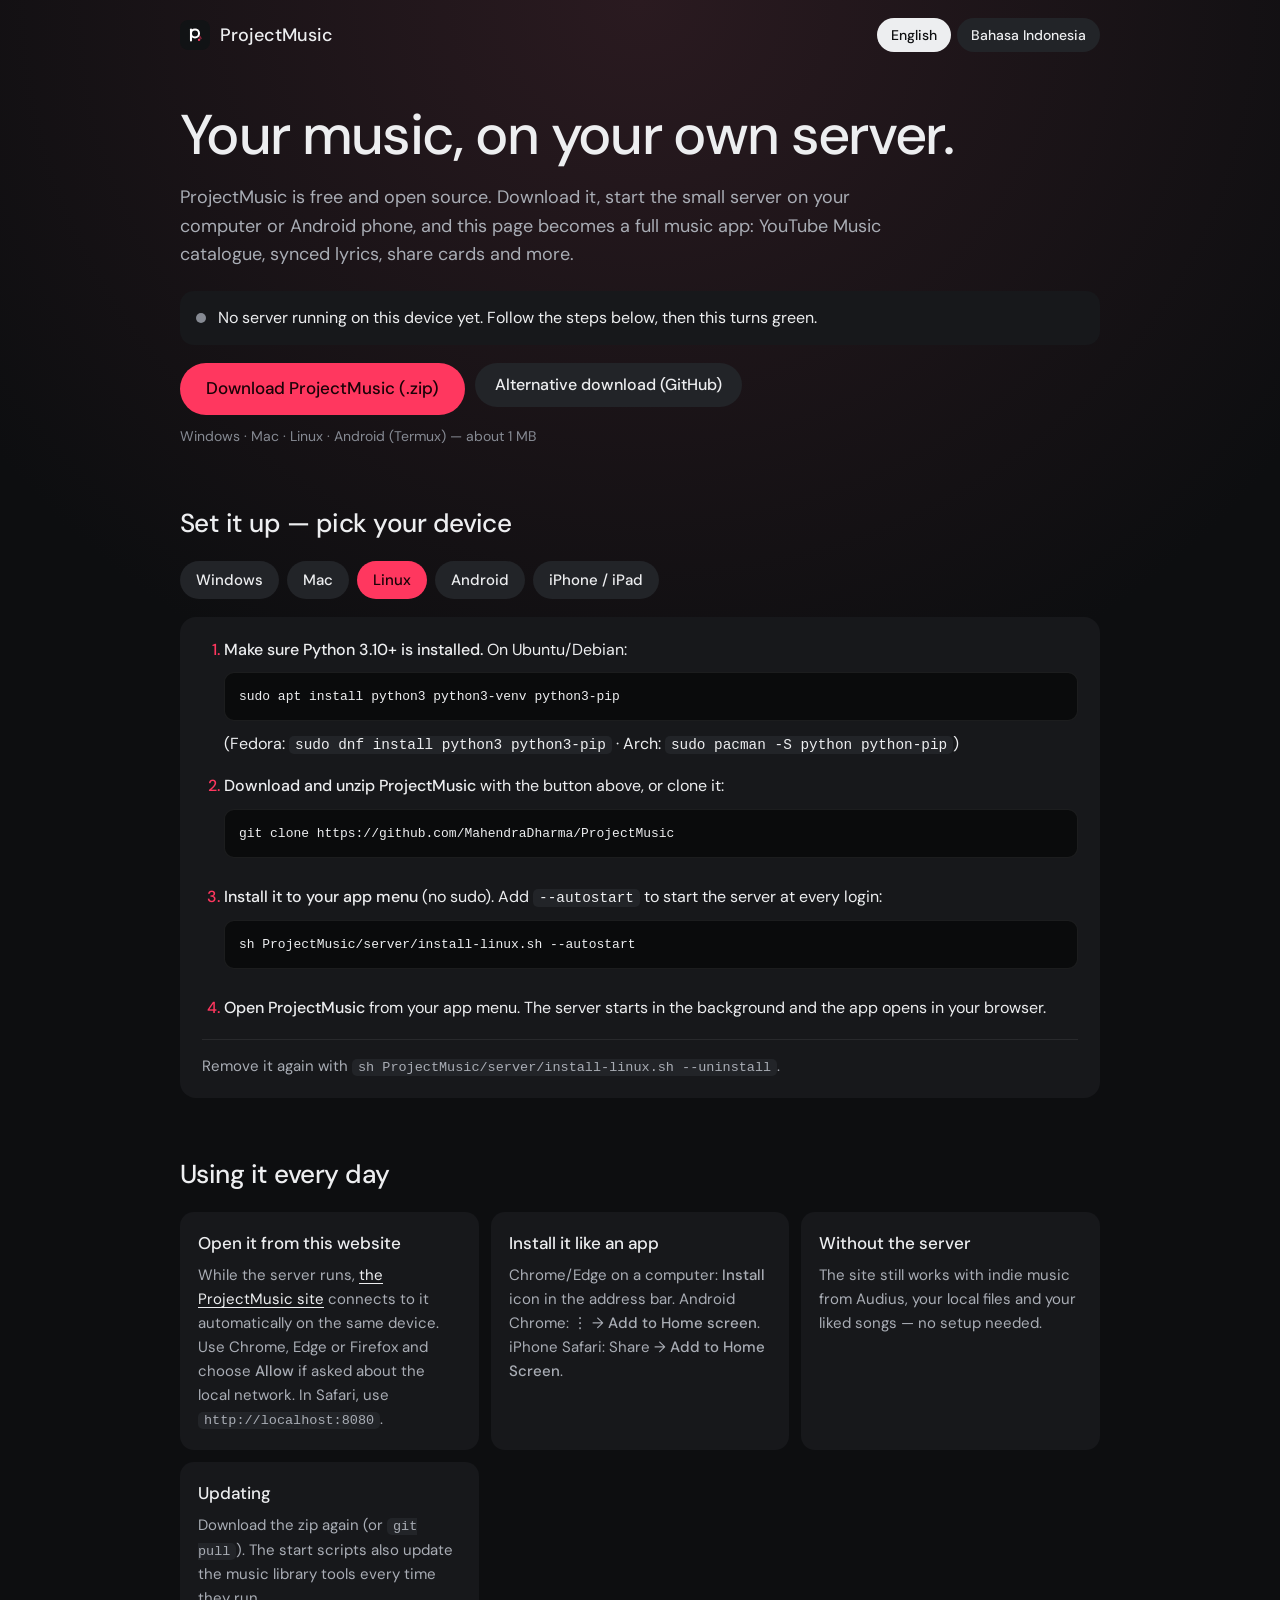
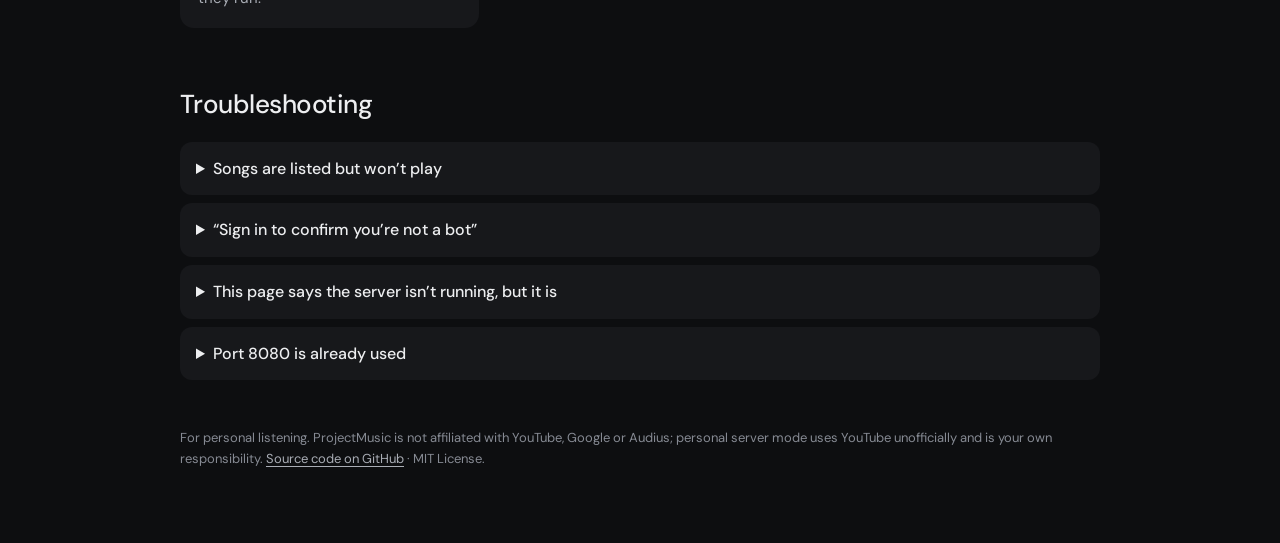
==== public/get/index.html @ 055ec147 "Halaman unduh & panduan di GitHub Pages, paket ZIP otomatis - public/get/: halaman "Get ProjectMusic" ====
<!doctype html>
<html lang="en">
<head>
  <meta charset="utf-8">
  <meta name="viewport" content="width=device-width, initial-scale=1, viewport-fit=cover">
  <meta name="theme-color" content="#0D0E10">
  <meta name="referrer" content="no-referrer">
  <meta name="description" content="Download ProjectMusic and set up your personal server for YouTube Music, lyrics and share cards.">
  <title>Get ProjectMusic</title>
  <link rel="icon" href="../icons/icon.svg" type="image/svg+xml">
  <link rel="apple-touch-icon" href="../icons/apple-touch-icon.png">
  <link rel="stylesheet" href="get.css">
</head>
<body>
  <header class="top">
    <a class="brand" href="../"><img src="../icons/icon.svg" alt="" width="30" height="30"> ProjectMusic</a>
    <div class="lang" role="group" aria-label="Language">
      <button data-lang="en" aria-pressed="true">English</button>
      <button data-lang="id" aria-pressed="false">Bahasa Indonesia</button>
    </div>
  </header>

  <!-- ===================================================== ENGLISH -->
  <main lang="en" data-lang-block="en">
    <section class="hero">
      <h1>Your music, on your own server.</h1>
      <p class="lead">ProjectMusic is free and open source. Download it, start the small server on your computer or Android phone, and this page becomes a full music app: YouTube Music catalogue, synced lyrics, share cards and more.</p>
      <div class="status" data-status>
        <span class="dot"></span>
        <span class="status-text" data-status-text>Checking for your server…</span>
        <a class="btn primary" data-open hidden href="../">Open ProjectMusic</a>
      </div>
      <div class="cta">
        <a class="btn primary big" data-download href="../download/ProjectMusic.zip" download>Download ProjectMusic (.zip)</a>
        <a class="btn" href="https://github.com/MahendraDharma/ProjectMusic/archive/refs/heads/main.zip">Alternative download (GitHub)</a>
      </div>
      <p class="meta" data-meta>Windows · Mac · Linux · Android (Termux) — about 1 MB</p>
    </section>

    <section>
      <h2>Set it up — pick your device</h2>
      <div class="tabs" role="tablist">
        <button role="tab" data-os="windows">Windows</button>
        <button role="tab" data-os="mac">Mac</button>
        <button role="tab" data-os="linux">Linux</button>
        <button role="tab" data-os="android">Android</button>
        <button role="tab" data-os="iphone">iPhone / iPad</button>
      </div>

      <div class="os" data-os-panel="windows">
        <ol class="steps">
          <li><b>Install Python.</b> Get it from <a href="https://www.python.org/downloads/" target="_blank" rel="noopener">python.org/downloads</a>. In the installer, tick <b>“Add python.exe to PATH”</b>, then click Install Now.</li>
          <li><b>Download and unzip ProjectMusic</b> with the button above. Right-click the zip → <b>Extract All</b>.</li>
          <li><b>Start the server.</b> Open the <code>ProjectMusic\server</code> folder and double-click <code>start.bat</code>. The first start takes about a minute. Keep that window open.</li>
          <li><b>Open the app.</b> Come back to this page (it turns green) and press <b>Open ProjectMusic</b>, or go to <code>http://localhost:8080</code>.</li>
        </ol>
        <p class="note">Windows may show “Windows protected your PC” the first time: click <b>More info → Run anyway</b>. The script only sets up Python and starts the server.</p>
      </div>

      <div class="os" data-os-panel="mac">
        <ol class="steps">
          <li><b>Install Python.</b> Get the macOS installer from <a href="https://www.python.org/downloads/" target="_blank" rel="noopener">python.org/downloads</a> and run it. At the end, double-click <b>Install Certificates.command</b> in the Python folder that opens.</li>
          <li><b>Download ProjectMusic</b> with the button above and double-click the zip in Downloads to unpack it.</li>
          <li><b>Start the server.</b> Open <b>Terminal</b> (⌘ Space, type Terminal) and run:
            <pre><code>cd ~/Downloads/ProjectMusic && sh server/start.sh</code></pre>
            The first start takes about a minute. Keep the Terminal window open.</li>
          <li><b>Open the app.</b> Come back to this page and press <b>Open ProjectMusic</b>, or go to <code>http://localhost:8080</code>.</li>
        </ol>
        <p class="note">Next time, only step 3 is needed. Stop the server with <kbd>Control</kbd> + <kbd>C</kbd> in Terminal.</p>
      </div>

      <div class="os" data-os-panel="linux">
        <ol class="steps">
          <li><b>Make sure Python 3.10+ is installed.</b> On Ubuntu/Debian:
            <pre><code>sudo apt install python3 python3-venv python3-pip</code></pre>
            (Fedora: <code>sudo dnf install python3 python3-pip</code> · Arch: <code>sudo pacman -S python python-pip</code>)</li>
          <li><b>Download and unzip ProjectMusic</b> with the button above, or clone it:
            <pre><code>git clone https://github.com/MahendraDharma/ProjectMusic</code></pre></li>
          <li><b>Install it to your app menu</b> (no sudo). Add <code>--autostart</code> to start the server at every login:
            <pre><code>sh ProjectMusic/server/install-linux.sh --autostart</code></pre></li>
          <li><b>Open ProjectMusic</b> from your app menu. The server starts in the background and the app opens in your browser.</li>
        </ol>
        <p class="note">Remove it again with <code>sh ProjectMusic/server/install-linux.sh --uninstall</code>.</p>
      </div>

      <div class="os" data-os-panel="android">
        <ol class="steps">
          <li><b>Install Termux</b> from <a href="https://f-droid.org/packages/com.termux/" target="_blank" rel="noopener">F-Droid</a> (the Play Store version is outdated).</li>
          <li><b>In Termux, run these one at a time:</b>
            <pre><code>pkg install -y python git</code></pre>
            <pre><code>git clone https://github.com/MahendraDharma/ProjectMusic</code></pre>
            <pre><code>sh ProjectMusic/server/start.sh</code></pre></li>
          <li><b>Open the app</b> in Chrome on the same phone: come back to this page and press <b>Open ProjectMusic</b>, or go to <code>http://localhost:8080</code>.</li>
          <li><b>Keep it running with the screen off:</b> pull down the Termux notification → <b>Acquire wakelock</b>.</li>
        </ol>
        <p class="note">An old Android phone on a charger makes a great always-on music server for the whole house.</p>
      </div>

      <div class="os" data-os-panel="iphone">
        <p>iPhone and iPad can’t run the server themselves, but they can use one running on your computer or Android phone.</p>
        <ol class="steps">
          <li><b>Start the server</b> on a computer or Android phone (see the other tabs).</li>
          <li><b>Same Wi-Fi:</b> the server window shows an address like <code>http://192.168.1.5:8080</code>. Open it in Safari.</li>
          <li><b>Away from home:</b> install <a href="https://tailscale.com/download" target="_blank" rel="noopener">Tailscale</a> on both devices and sign in with the same account, then open <code>http://&lt;computer-name&gt;:8080</code>.</li>
          <li><b>Make it an app:</b> Share → <b>Add to Home Screen</b>.</li>
        </ol>
      </div>
    </section>

    <section>
      <h2>Using it every day</h2>
      <div class="grid">
        <div class="card"><h3>Open it from this website</h3><p>While the server runs, <a href="../">the ProjectMusic site</a> connects to it automatically on the same device. Use Chrome, Edge or Firefox and choose <b>Allow</b> if asked about the local network. In Safari, use <code>http://localhost:8080</code>.</p></div>
        <div class="card"><h3>Install it like an app</h3><p>Chrome/Edge on a computer: <b>Install</b> icon in the address bar. Android Chrome: ⋮ → <b>Add to Home screen</b>. iPhone Safari: Share → <b>Add to Home Screen</b>.</p></div>
        <div class="card"><h3>Without the server</h3><p>The site still works with indie music from Audius, your local files and your liked songs — no setup needed.</p></div>
        <div class="card"><h3>Updating</h3><p>Download the zip again (or <code>git pull</code>). The start scripts also update the music library tools every time they run.</p></div>
      </div>
    </section>

    <section>
      <h2>Troubleshooting</h2>
      <details><summary>Songs are listed but won’t play</summary><p>Stop the server and start it again: the start script updates <code>yt-dlp</code>, which usually fixes it. Make sure you’re on home Wi-Fi or mobile data, not a VPN.</p></details>
      <details><summary>“Sign in to confirm you’re not a bot”</summary><p>YouTube blocks servers in data centres and some VPNs. Run the server on a normal home connection.</p></details>
      <details><summary>This page says the server isn’t running, but it is</summary><p>Safari blocks secure sites from talking to <code>localhost</code>: open <code>http://localhost:8080</code> directly, or use Chrome/Edge/Firefox and allow local network access. If you changed the port, set the address in the app under Settings → Server address.</p></details>
      <details><summary>Port 8080 is already used</summary><p>Start with another port: <code>sh server/start.sh --port 9090</code>, then open <code>http://localhost:9090</code>.</p></details>
    </section>

    <p class="fine">For personal listening. ProjectMusic is not affiliated with YouTube, Google or Audius; personal server mode uses YouTube unofficially and is your own responsibility. <a href="https://github.com/MahendraDharma/ProjectMusic" target="_blank" rel="noopener">Source code on GitHub</a> · MIT License.</p>
  </main>

  <!-- ===================================================== BAHASA INDONESIA -->
  <main lang="id" data-lang-block="id" hidden>
    <section class="hero">
      <h1>Musikmu, di server milikmu sendiri.</h1>
      <p class="lead">ProjectMusic gratis dan open source. Unduh, nyalakan server kecilnya di komputer atau HP Android, dan halaman ini langsung jadi aplikasi musik lengkap: katalog YouTube Music, lirik tersinkron, kartu share, dan lainnya.</p>
      <div class="status" data-status>
        <span class="dot"></span>
        <span class="status-text" data-status-text>Mengecek server…</span>
        <a class="btn primary" data-open hidden href="../">Buka ProjectMusic</a>
      </div>
      <div class="cta">
        <a class="btn primary big" data-download href="../download/ProjectMusic.zip" download>Unduh ProjectMusic (.zip)</a>
        <a class="btn" href="https://github.com/MahendraDharma/ProjectMusic/archive/refs/heads/main.zip">Unduhan alternatif (GitHub)</a>
      </div>
      <p class="meta" data-meta>Windows · Mac · Linux · Android (Termux) — sekitar 1 MB</p>
    </section>

    <section>
      <h2>Cara memasang — pilih perangkatmu</h2>
      <div class="tabs" role="tablist">
        <button role="tab" data-os="windows">Windows</button>
        <button role="tab" data-os="mac">Mac</button>
        <button role="tab" data-os="linux">Linux</button>
        <button role="tab" data-os="android">Android</button>
        <button role="tab" data-os="iphone">iPhone / iPad</button>
      </div>

      <div class="os" data-os-panel="windows">
        <ol class="steps">
          <li><b>Pasang Python.</b> Unduh dari <a href="https://www.python.org/downloads/" target="_blank" rel="noopener">python.org/downloads</a>. Saat memasang, <b>centang “Add python.exe to PATH”</b>, lalu klik Install Now.</li>
          <li><b>Unduh dan ekstrak ProjectMusic</b> lewat tombol di atas. Klik kanan file zip → <b>Extract All</b>.</li>
          <li><b>Nyalakan server.</b> Buka folder <code>ProjectMusic\server</code>, lalu klik dua kali <code>start.bat</code>. Pertama kali butuh sekitar 1 menit. Biarkan jendelanya tetap terbuka.</li>
          <li><b>Buka aplikasinya.</b> Kembali ke halaman ini (statusnya jadi hijau), tekan <b>Buka ProjectMusic</b>, atau buka <code>http://localhost:8080</code>.</li>
        </ol>
        <p class="note">Windows mungkin menampilkan “Windows protected your PC”: klik <b>More info → Run anyway</b>. Skrip ini hanya menyiapkan Python dan menyalakan server.</p>
      </div>

      <div class="os" data-os-panel="mac">
        <ol class="steps">
          <li><b>Pasang Python.</b> Unduh installer macOS dari <a href="https://www.python.org/downloads/" target="_blank" rel="noopener">python.org/downloads</a> lalu jalankan. Di akhir, klik dua kali <b>Install Certificates.command</b> di folder Python yang terbuka.</li>
          <li><b>Unduh ProjectMusic</b> lewat tombol di atas, lalu klik dua kali file zip di Downloads untuk mengekstraknya.</li>
          <li><b>Nyalakan server.</b> Buka <b>Terminal</b> (⌘ Spasi, ketik Terminal), lalu jalankan:
            <pre><code>cd ~/Downloads/ProjectMusic && sh server/start.sh</code></pre>
            Pertama kali butuh sekitar 1 menit. Biarkan jendela Terminal tetap terbuka.</li>
          <li><b>Buka aplikasinya.</b> Kembali ke halaman ini dan tekan <b>Buka ProjectMusic</b>, atau buka <code>http://localhost:8080</code>.</li>
        </ol>
        <p class="note">Lain kali cukup langkah 3. Matikan server dengan <kbd>Control</kbd> + <kbd>C</kbd> di Terminal.</p>
      </div>

      <div class="os" data-os-panel="linux">
        <ol class="steps">
          <li><b>Pastikan Python 3.10+ terpasang.</b> Di Ubuntu/Debian:
            <pre><code>sudo apt install python3 python3-venv python3-pip</code></pre>
            (Fedora: <code>sudo dnf install python3 python3-pip</code> · Arch: <code>sudo pacman -S python python-pip</code>)</li>
          <li><b>Unduh dan ekstrak ProjectMusic</b> lewat tombol di atas, atau clone:
            <pre><code>git clone https://github.com/MahendraDharma/ProjectMusic</code></pre></li>
          <li><b>Pasang ke menu aplikasi</b> (tanpa sudo). Tambahkan <code>--autostart</code> agar server menyala setiap login:
            <pre><code>sh ProjectMusic/server/install-linux.sh --autostart</code></pre></li>
          <li><b>Buka ProjectMusic</b> dari menu aplikasi. Server menyala di latar belakang dan aplikasi terbuka di browser.</li>
        </ol>
        <p class="note">Hapus lagi dengan <code>sh ProjectMusic/server/install-linux.sh --uninstall</code>.</p>
      </div>

      <div class="os" data-os-panel="android">
        <ol class="steps">
          <li><b>Pasang Termux</b> dari <a href="https://f-droid.org/packages/com.termux/" target="_blank" rel="noopener">F-Droid</a> (versi Play Store sudah usang).</li>
          <li><b>Di Termux, jalankan satu per satu:</b>
            <pre><code>pkg install -y python git</code></pre>
            <pre><code>git clone https://github.com/MahendraDharma/ProjectMusic</code></pre>
            <pre><code>sh ProjectMusic/server/start.sh</code></pre></li>
          <li><b>Buka aplikasinya</b> di Chrome pada HP yang sama: kembali ke halaman ini dan tekan <b>Buka ProjectMusic</b>, atau buka <code>http://localhost:8080</code>.</li>
          <li><b>Agar tetap jalan saat layar mati:</b> tarik notifikasi Termux → <b>Acquire wakelock</b>.</li>
        </ol>
        <p class="note">HP Android lama yang dicas terus bisa jadi server musik untuk seisi rumah.</p>
      </div>

      <div class="os" data-os-panel="iphone">
        <p>iPhone dan iPad tidak bisa menjalankan server sendiri, tapi bisa memakai server di komputer atau HP Android.</p>
        <ol class="steps">
          <li><b>Nyalakan server</b> di komputer atau HP Android (lihat tab lainnya).</li>
          <li><b>Wi-Fi yang sama:</b> jendela server menampilkan alamat seperti <code>http://192.168.1.5:8080</code>. Buka di Safari.</li>
          <li><b>Di luar rumah:</b> pasang <a href="https://tailscale.com/download" target="_blank" rel="noopener">Tailscale</a> di kedua perangkat dan login dengan akun yang sama, lalu buka <code>http://&lt;nama-komputer&gt;:8080</code>.</li>
          <li><b>Jadikan aplikasi:</b> Share → <b>Add to Home Screen</b>.</li>
        </ol>
      </div>
    </section>

    <section>
      <h2>Pemakaian sehari-hari</h2>
      <div class="grid">
        <div class="card"><h3>Buka dari situs ini</h3><p>Selama server menyala, <a href="../">situs ProjectMusic</a> otomatis tersambung ke server di perangkat yang sama. Pakai Chrome, Edge, atau Firefox, dan pilih <b>Izinkan</b> bila ditanya soal jaringan lokal. Di Safari, buka <code>http://localhost:8080</code>.</p></div>
        <div class="card"><h3>Pasang seperti aplikasi</h3><p>Chrome/Edge di komputer: ikon <b>Install</b> di bilah alamat. Chrome Android: ⋮ → <b>Tambahkan ke layar utama</b>. Safari iPhone: Share → <b>Add to Home Screen</b>.</p></div>
        <div class="card"><h3>Tanpa server</h3><p>Situs ini tetap jalan dengan musik indie dari Audius, file lokal, dan lagu favoritmu — tanpa perlu pemasangan.</p></div>
        <div class="card"><h3>Memperbarui</h3><p>Unduh lagi file zip (atau <code>git pull</code>). Skrip start juga otomatis memperbarui alat pengambil lagu setiap dijalankan.</p></div>
      </div>
    </section>

    <section>
      <h2>Kalau ada masalah</h2>
      <details><summary>Daftar lagu muncul tapi tidak bisa diputar</summary><p>Matikan server lalu nyalakan lagi: skrip start memperbarui <code>yt-dlp</code>, yang biasanya memperbaikinya. Pastikan memakai Wi-Fi rumah atau data seluler, bukan VPN.</p></details>
      <details><summary>Muncul “Sign in to confirm you’re not a bot”</summary><p>YouTube memblokir server di pusat data dan sebagian VPN. Jalankan server di koneksi rumah biasa.</p></details>
      <details><summary>Halaman ini bilang server mati, padahal menyala</summary><p>Safari memblokir situs aman yang menghubungi <code>localhost</code>: buka <code>http://localhost:8080</code> langsung, atau pakai Chrome/Edge/Firefox dan izinkan akses jaringan lokal. Kalau port diganti, atur alamatnya di aplikasi: Settings → Server address.</p></details>
      <details><summary>Port 8080 sudah dipakai</summary><p>Nyalakan dengan port lain: <code>sh server/start.sh --port 9090</code>, lalu buka <code>http://localhost:9090</code>.</p></details>
    </section>

    <p class="fine">Untuk pemakaian pribadi. ProjectMusic tidak berafiliasi dengan YouTube, Google, maupun Audius; mode server pribadi memakai YouTube secara tidak resmi dan menjadi tanggung jawab masing-masing pengguna. <a href="https://github.com/MahendraDharma/ProjectMusic" target="_blank" rel="noopener">Kode sumber di GitHub</a> · Lisensi MIT.</p>
  </main>

  <script src="get.js"></script>
</body>
</html>
---- public/get/get.css ----
/* "Get ProjectMusic" page — same tokens as the app (Project family). */
@font-face { font-family: "DM Sans"; src: url(../fonts/DMSans-400.ttf) format("truetype"); font-weight: 400; font-display: swap; }
@font-face { font-family: "DM Sans"; src: url(../fonts/DMSans-500.ttf) format("truetype"); font-weight: 500 700; font-display: swap; }
:root {
  --bg: #0D0E10; --card: #17181B; --raised: #222428; --line: rgba(237, 238, 240, .08);
  --ink: #EDEEF0; --ink2: #A9ADB5; --ink3: #868A93; --accent: #FF375F; --accent-ink: #1A0207; --ok: #30D158;
}
* { box-sizing: border-box; }
html, body { margin: 0; }
body {
  background: radial-gradient(90% 50% at 50% 0%, #2a1a20 0%, var(--bg) 70%) no-repeat, var(--bg);
  color: var(--ink); font: 400 16px/1.6 "DM Sans", system-ui, -apple-system, "Segoe UI", Roboto, sans-serif;
  -webkit-font-smoothing: antialiased; padding: 0 20px 64px;
}
::selection { background: var(--accent); color: var(--accent-ink); }
a { color: var(--ink); text-underline-offset: 3px; }
a:hover { color: #fff; }
:focus-visible { outline: 2px solid var(--accent); outline-offset: 2px; border-radius: 6px; }
[hidden] { display: none !important; }
button { font: inherit; color: inherit; background: none; border: 0; cursor: pointer; }
code, kbd, pre { font-family: ui-monospace, "SF Mono", Menlo, Consolas, monospace; font-size: .9em; }
code { background: var(--raised); padding: 1px 6px; border-radius: 5px; }
kbd { background: var(--raised); padding: 1px 6px; border-radius: 5px; border-bottom: 2px solid #34363b; }
pre { margin: 10px 0; padding: 12px 14px; border-radius: 10px; background: #0A0B0C; border: 1px solid var(--line); overflow-x: auto; }
pre code { background: none; padding: 0; }

.top { max-width: 920px; margin: 0 auto; display: flex; align-items: center; justify-content: space-between; gap: 12px; padding: 18px 0; flex-wrap: wrap; }
.brand { display: inline-flex; align-items: center; gap: 10px; font-weight: 500; font-size: 18px; text-decoration: none; }
.brand img { border-radius: 8px; }
.lang { display: flex; gap: 6px; }
.lang button { height: 34px; padding: 0 14px; border-radius: 999px; background: var(--raised); font-size: 14px; font-weight: 500; }
.lang button[aria-pressed="true"] { background: var(--ink); color: var(--bg); }

main { max-width: 920px; margin: 0 auto; }
section { margin-top: 56px; }
.hero { margin-top: 36px; }
h1 { font-weight: 500; font-size: clamp(34px, 6vw, 56px); line-height: 1.05; letter-spacing: -0.03em; margin: 0 0 18px; max-width: 14em; }
h2 { font-weight: 500; font-size: 26px; letter-spacing: -0.02em; margin: 0 0 16px; }
h3 { font-weight: 500; font-size: 17px; margin: 0 0 6px; }
.lead { color: var(--ink2); font-size: 18px; max-width: 40em; margin: 0 0 22px; }

.status { display: flex; align-items: center; flex-wrap: wrap; gap: 12px; padding: 14px 16px; border-radius: 14px; background: var(--card); margin-bottom: 18px; }
.status .dot { width: 10px; height: 10px; border-radius: 50%; background: var(--ink3); flex: none; }
.status.on .dot { background: var(--ok); box-shadow: 0 0 0 4px rgba(48, 209, 88, .18); }
.status-text { flex: 1; min-width: 200px; }
.status.on .status-text { color: var(--ink); font-weight: 500; }

.cta { display: flex; flex-wrap: wrap; gap: 10px; }
.btn { display: inline-flex; align-items: center; justify-content: center; height: 44px; padding: 0 20px; border-radius: 999px; background: var(--raised); font-weight: 500; text-decoration: none; }
.btn:hover { background: #2a2c31; color: var(--ink); }
.btn.primary { background: var(--accent); color: var(--accent-ink); }
.btn.primary:hover { filter: brightness(1.06); color: var(--accent-ink); }
.btn.big { height: 52px; padding: 0 26px; font-size: 17px; }
.meta { color: var(--ink3); font-size: 14px; margin: 10px 0 0; }

.tabs { display: flex; gap: 8px; flex-wrap: wrap; margin-bottom: 18px; }
.tabs button { height: 38px; padding: 0 16px; border-radius: 999px; background: var(--raised); font-weight: 500; font-size: 15px; }
.tabs button[aria-selected="true"] { background: var(--accent); color: var(--accent-ink); }
.os { padding: 20px 22px; border-radius: 16px; background: var(--card); }
.steps { margin: 0; padding-left: 22px; display: grid; gap: 16px; }
.steps li::marker { color: var(--accent); font-weight: 700; }
.note { margin: 18px 0 0; padding-top: 14px; border-top: 1px solid var(--line); color: var(--ink2); font-size: 15px; }

.grid { display: grid; grid-template-columns: repeat(auto-fit, minmax(240px, 1fr)); gap: 12px; }
.card { padding: 18px; border-radius: 14px; background: var(--card); }
.card p { margin: 0; color: var(--ink2); font-size: 15px; }

details { border-radius: 12px; background: var(--card); margin-bottom: 8px; }
summary { padding: 14px 16px; font-weight: 500; cursor: pointer; list-style-position: inside; }
details p { margin: 0; padding: 0 16px 16px; color: var(--ink2); font-size: 15px; }
.fine { margin-top: 48px; color: var(--ink3); font-size: 13px; }
.fine a { color: var(--ink2); }
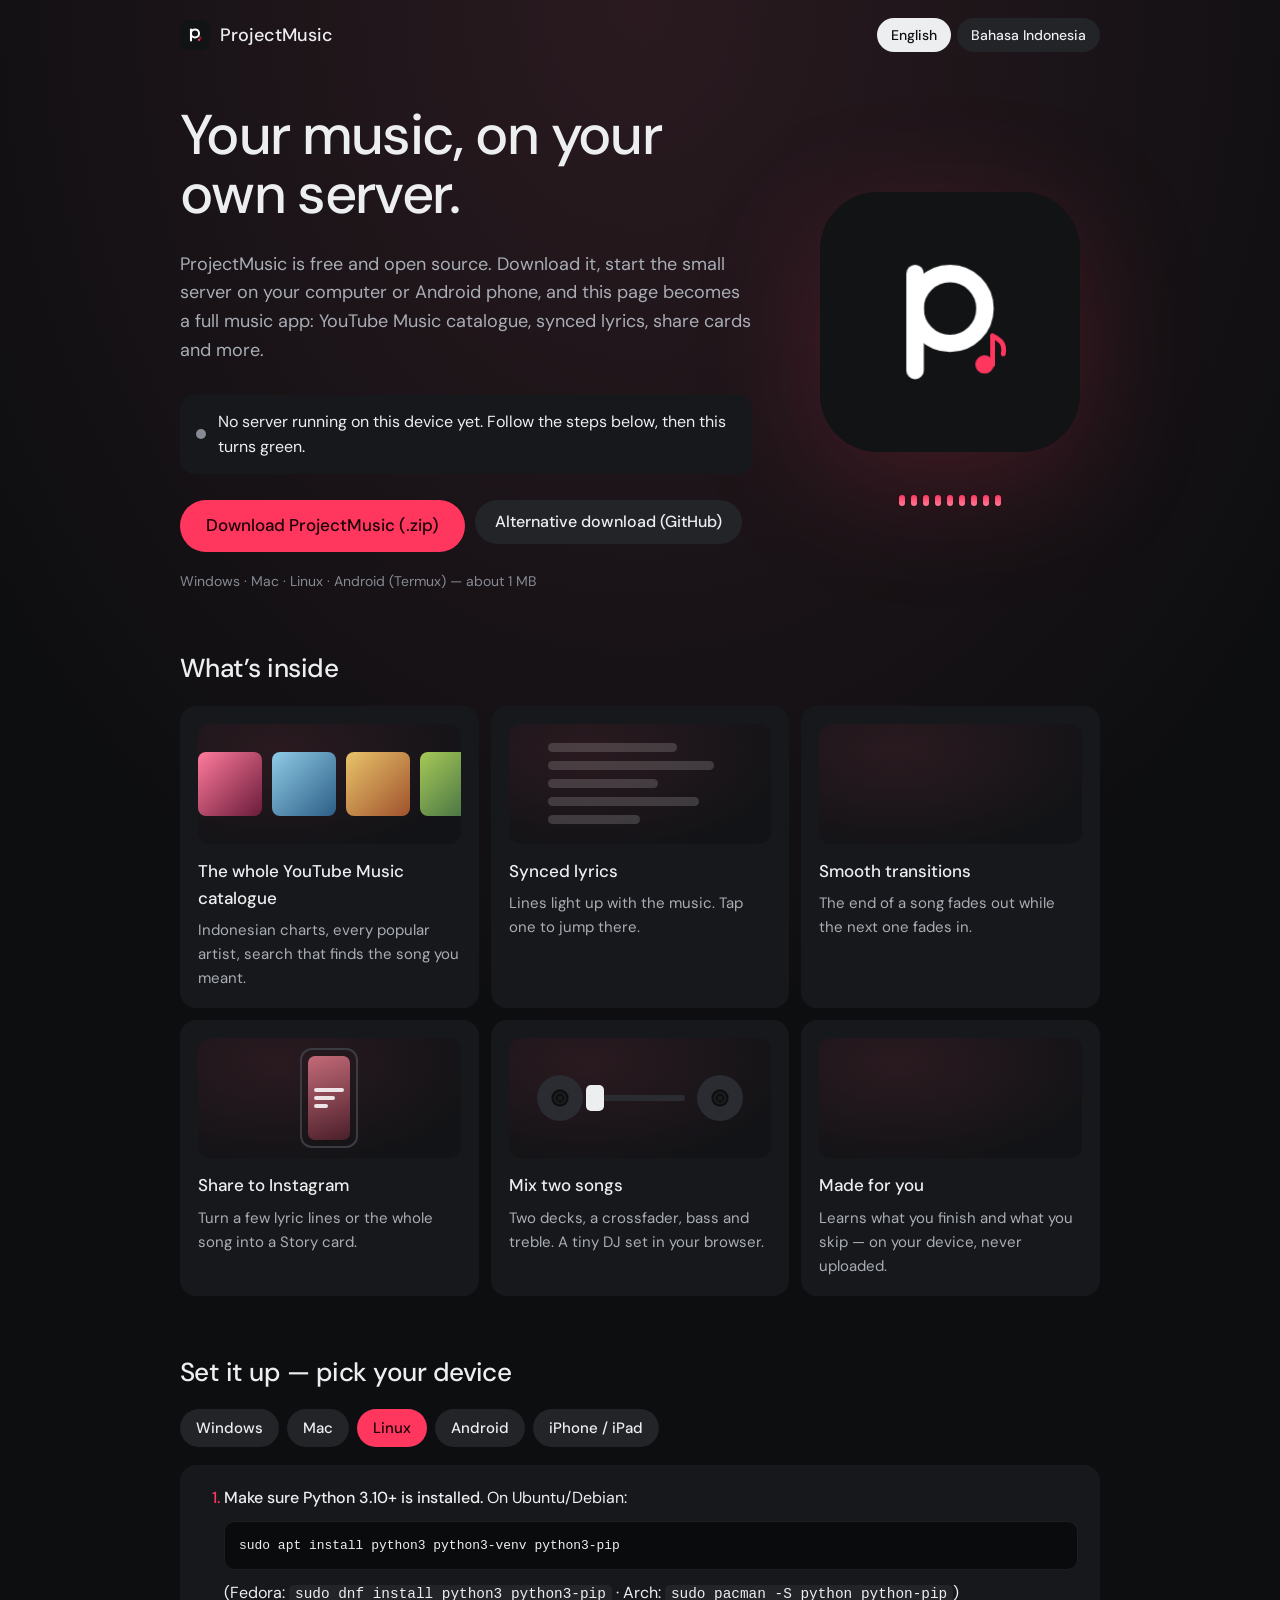
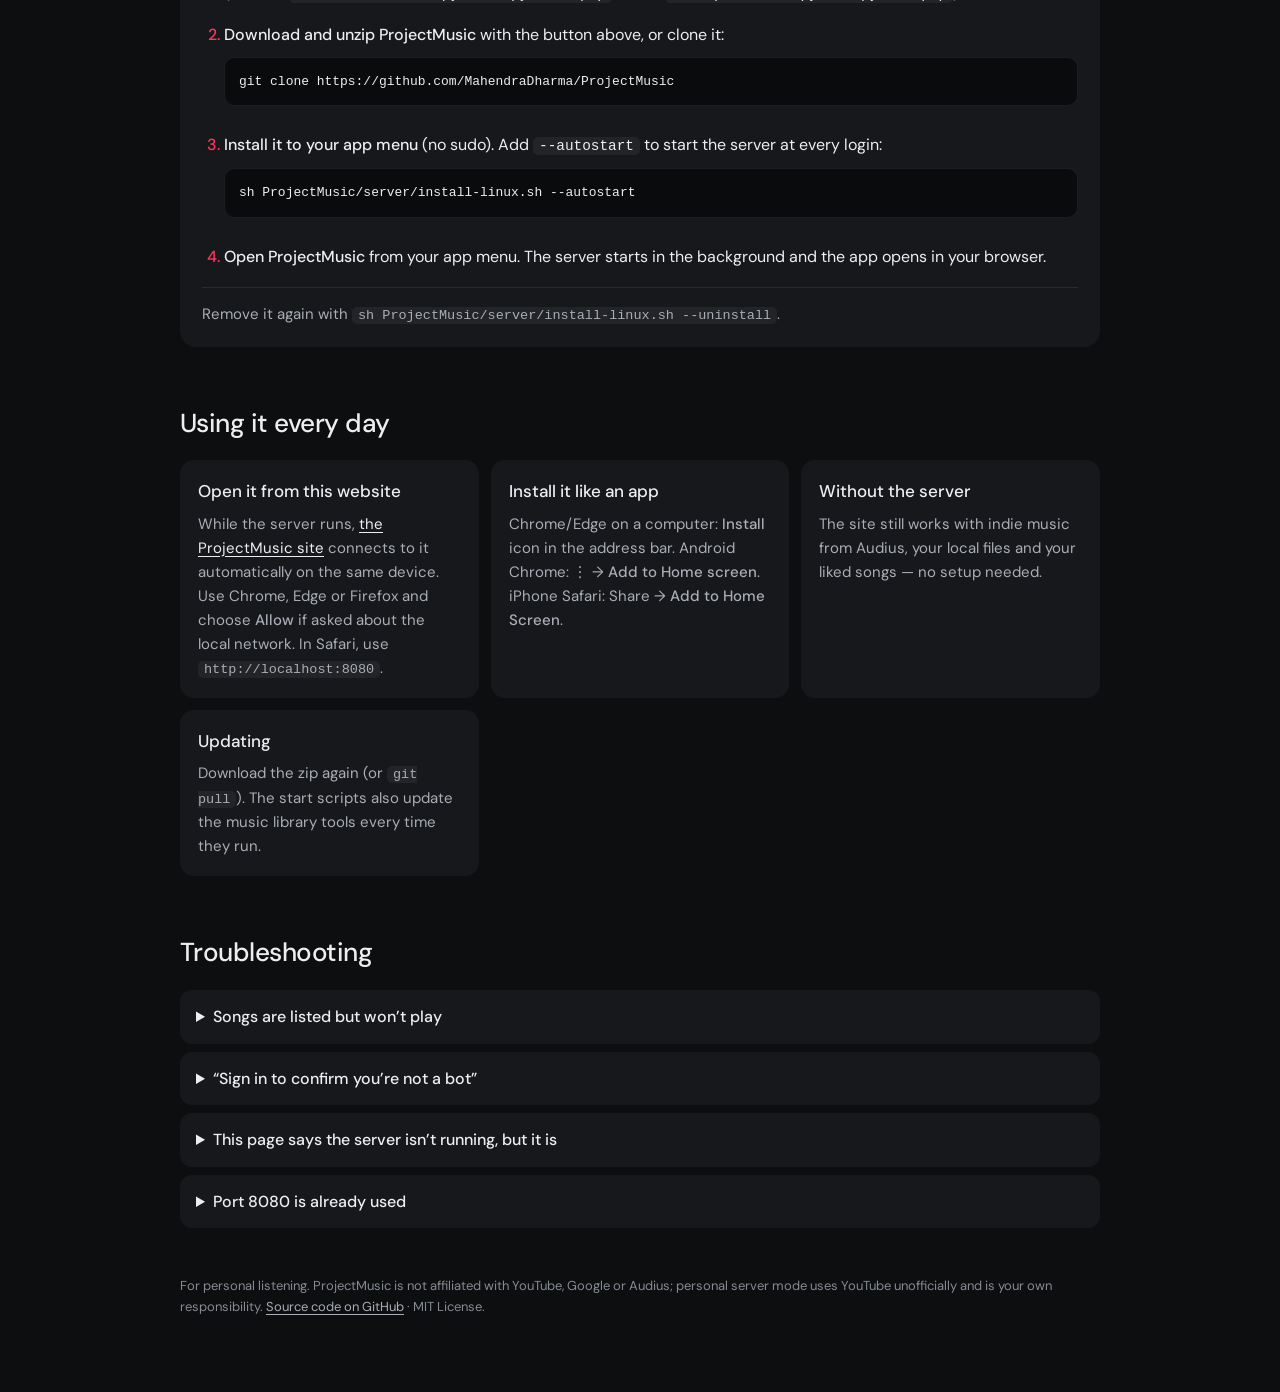
==== commit c1ad9992: "Show the new p. logo in browser tabs Browsers (Safari especially) kept the very first green-note fav" ====
--- a/public/get/index.html
+++ b/public/get/index.html
@@ -7,8 +7,10 @@
   <meta name="referrer" content="no-referrer">
   <meta name="description" content="Download ProjectMusic and set up your personal server for YouTube Music, lyrics and share cards.">
   <title>Get ProjectMusic</title>
-  <link rel="icon" href="../icons/icon.svg" type="image/svg+xml">
-  <link rel="apple-touch-icon" href="../icons/apple-touch-icon.png">
+  <link rel="icon" href="../favicon.ico" sizes="any">
+  <link rel="icon" href="../icons/favicon.svg" type="image/svg+xml">
+  <link rel="icon" href="../icons/favicon-32.png" type="image/png" sizes="32x32">
+  <link rel="apple-touch-icon" href="../icons/touch-icon.png">
   <link rel="stylesheet" href="get.css">
 </head>
 <body>
--- a/public/get/get.css
+++ b/public/get/get.css
@@ -44,6 +44,7 @@
 .status.on .dot { background: var(--ok); box-shadow: 0 0 0 4px rgba(48, 209, 88, .18); }
 .status-text { flex: 1; min-width: 200px; }
 .status.on .status-text { color: var(--ink); font-weight: 500; }
+.status.warn .dot { background: #FF9F0A; }
 
 .cta { display: flex; flex-wrap: wrap; gap: 10px; }
 .btn { display: inline-flex; align-items: center; justify-content: center; height: 44px; padding: 0 20px; border-radius: 999px; background: var(--raised); font-weight: 500; text-decoration: none; }
@@ -70,3 +71,121 @@
 details p { margin: 0; padding: 0 16px 16px; color: var(--ink2); font-size: 15px; }
 .fine { margin-top: 48px; color: var(--ink3); font-size: 13px; }
 .fine a { color: var(--ink2); }
+
+/* ================================================================ intro animations */
+.hero.has-visual { display: grid; grid-template-columns: minmax(0, 1fr); gap: 8px; }
+.hero-visual { display: flex; flex-direction: column; align-items: center; gap: 18px; margin: 4px 0 18px; }
+@media (min-width: 860px) {
+  .hero.has-visual { grid-template-columns: minmax(0, 1fr) 300px; column-gap: 48px; align-items: center; }
+  .hero.has-visual > :not(.hero-visual) { grid-column: 1; }
+  .hero-visual { grid-column: 2; grid-row: 1 / span 5; margin: 0; }
+}
+
+/* logo draws itself: stem, bowl, then the note pops in */
+.logo-anim { width: min(260px, 60vw); height: auto; filter: drop-shadow(0 30px 60px rgba(255, 55, 95, .18)); }
+.la-bg { animation: la-bg .7s var(--ease, cubic-bezier(.22, 1, .36, 1)) both; transform-origin: center; }
+.la-stem, .la-bowl, .la-note, .la-flag { stroke-dasharray: 1; stroke-dashoffset: 1; }
+.la-stem { animation: draw .55s .35s cubic-bezier(.65, 0, .35, 1) forwards; }
+.la-bowl { animation: draw .8s .75s cubic-bezier(.65, 0, .35, 1) forwards; }
+.la-dot { transform-box: fill-box; transform-origin: center; transform: scale(0); animation: pop .5s 1.5s cubic-bezier(.34, 1.56, .64, 1) forwards, beat 1.8s 2.4s ease-in-out infinite; }
+.la-note { animation: draw .35s 1.8s ease-out forwards; }
+.la-flag { animation: draw .35s 2.1s ease-out forwards; }
+@keyframes la-bg { from { transform: scale(.86); opacity: 0; } }
+@keyframes draw { to { stroke-dashoffset: 0; } }
+@keyframes pop { to { transform: scale(1); } }
+@keyframes beat { 0%, 100% { transform: scale(1); } 12% { transform: scale(1.18); } 24% { transform: scale(1); } }
+
+/* equalizer under the logo */
+.eq { display: flex; align-items: flex-end; gap: 6px; height: 36px; opacity: 0; animation: fade-in .6s 2.3s forwards; }
+.eq span { width: 6px; border-radius: 3px; background: linear-gradient(var(--accent), #ff7a96); animation: eq 1.1s ease-in-out infinite; height: 30%; }
+.eq span:nth-child(2n) { animation-duration: .9s; }
+.eq span:nth-child(3n) { animation-duration: 1.3s; animation-delay: -.4s; }
+.eq span:nth-child(4n) { animation-delay: -.7s; }
+@keyframes eq { 0%, 100% { height: 18%; } 50% { height: 100%; } }
+@keyframes fade-in { to { opacity: 1; } }
+
+/* hero text slides in */
+.hero h1, .hero .lead, .hero .status, .hero .cta, .hero .meta { animation: rise .7s cubic-bezier(.22, 1, .36, 1) both; }
+.hero .lead { animation-delay: .12s; }
+.hero .status { animation-delay: .22s; }
+.hero .cta { animation-delay: .3s; }
+.hero .meta { animation-delay: .38s; }
+@keyframes rise { from { opacity: 0; transform: translateY(16px); } }
+
+/* sections reveal on scroll */
+.reveal { opacity: 0; transform: translateY(24px); transition: opacity .7s cubic-bezier(.22, 1, .36, 1) var(--d, 0ms), transform .7s cubic-bezier(.22, 1, .36, 1) var(--d, 0ms); }
+.reveal.in { opacity: 1; transform: none; }
+
+/* ---------- feature showcase ---------- */
+.feature-grid { display: grid; grid-template-columns: repeat(auto-fit, minmax(260px, 1fr)); gap: 12px; }
+.feature { padding: 18px; border-radius: 16px; background: var(--card); }
+.feature p { margin: 0; color: var(--ink2); font-size: 15px; }
+.demo { height: 120px; border-radius: 12px; margin-bottom: 14px; overflow: hidden; position: relative;
+  background: radial-gradient(80% 90% at 30% 20%, #2a1a20, #121316); display: grid; place-items: center; }
+
+/* catalogue: cards gliding past */
+.d-cards { display: flex; gap: 10px; width: max-content; animation: glide 9s linear infinite; }
+.d-cards span { width: 64px; height: 64px; border-radius: 8px; background: linear-gradient(135deg, #ff7b9c, #6a1b3a); }
+.d-cards span:nth-child(2n) { background: linear-gradient(135deg, #8ecae6, #2d5f86); }
+.d-cards span:nth-child(3n) { background: linear-gradient(135deg, #e9c46a, #a0522d); }
+.d-cards span:nth-child(4n) { background: linear-gradient(135deg, #a7c957, #386641); }
+@keyframes glide { from { transform: translateX(0); } to { transform: translateX(-296px); } }
+
+/* lyrics: the bright line walks down (abstract bars, no text) */
+.d-lyrics { display: grid; gap: 9px; width: 70%; }
+.d-lyrics span { height: 9px; border-radius: 5px; background: rgba(255, 255, 255, .16); animation: lyric 5s infinite; }
+.d-lyrics span:nth-child(1) { width: 70%; }
+.d-lyrics span:nth-child(2) { width: 90%; animation-delay: 1s; }
+.d-lyrics span:nth-child(3) { width: 60%; animation-delay: 2s; }
+.d-lyrics span:nth-child(4) { width: 82%; animation-delay: 3s; }
+.d-lyrics span:nth-child(5) { width: 50%; animation-delay: 4s; }
+@keyframes lyric { 0%, 18% { background: #fff; } 22%, 100% { background: rgba(255, 255, 255, .16); } }
+
+/* crossfade: one song fades out while the next fades in */
+.d-fade { display: flex; align-items: flex-end; gap: 14px; height: 70px; }
+.d-fade span { width: 46px; border-radius: 8px 8px 4px 4px; }
+.d-fade .a { background: #A9ADB5; animation: fade-a 3.2s ease-in-out infinite; }
+.d-fade .b { background: var(--accent); animation: fade-b 3.2s ease-in-out infinite; }
+@keyframes fade-a { 0%, 15% { height: 70px; opacity: 1; } 65%, 100% { height: 10px; opacity: .4; } }
+@keyframes fade-b { 0%, 15% { height: 10px; opacity: .4; } 65%, 100% { height: 70px; opacity: 1; } }
+
+/* share: a story card slides up out of the phone */
+.d-share .phone { display: block; width: 58px; height: 100px; border-radius: 12px; border: 2px solid #3a3c41; position: relative; overflow: hidden; }
+.d-share .story { position: absolute; inset: 6px; border-radius: 7px; background: linear-gradient(160deg, #c46a78, #4a1f2a); display: grid; align-content: center; gap: 4px; padding: 6px; animation: story 3.4s cubic-bezier(.22, 1, .36, 1) infinite; }
+.d-share .story i { display: block; height: 4px; border-radius: 2px; background: rgba(255, 255, 255, .85); }
+.d-share .story i:nth-child(2) { width: 70%; }
+.d-share .story i:nth-child(3) { width: 45%; }
+@keyframes story { 0% { transform: translateY(110%) rotate(0); } 30%, 80% { transform: translateY(0) rotate(-4deg); } 100% { transform: translateY(-110%) rotate(-4deg); } }
+
+/* mix: the crossfader knob slides between two decks */
+.d-mix { display: flex; align-items: center; gap: 12px; }
+.d-mix .deck { width: 46px; height: 46px; border-radius: 50%; background: repeating-radial-gradient(circle, #1b1b1f 0 2px, #0d0d0f 3px 4px); animation: spin 2.4s linear infinite; box-shadow: inset 0 0 0 14px #2a2c31; }
+.d-mix .deck:last-child { animation-direction: reverse; }
+.d-mix .rail { width: 90px; height: 6px; border-radius: 3px; background: #2a2c31; position: relative; }
+.d-mix .rail i { position: absolute; top: 50%; width: 18px; height: 26px; margin: -13px 0 0 -9px; border-radius: 5px; background: var(--ink); animation: knob 3s ease-in-out infinite; }
+@keyframes spin { to { transform: rotate(360deg); } }
+@keyframes knob { 0%, 100% { left: 10%; } 50% { left: 90%; } }
+
+/* made for you: tastes rising */
+.d-taste { display: flex; align-items: flex-end; gap: 10px; height: 70px; }
+.d-taste span { width: 16px; border-radius: 4px; background: linear-gradient(var(--accent), #8a1630); animation: grow 2.6s ease-in-out infinite; }
+.d-taste span:nth-child(1) { animation-delay: -.2s; } .d-taste span:nth-child(2) { animation-delay: -.9s; }
+.d-taste span:nth-child(3) { animation-delay: -1.4s; } .d-taste span:nth-child(4) { animation-delay: -.5s; }
+.d-taste span:nth-child(5) { animation-delay: -1.9s; }
+@keyframes grow { 0%, 100% { height: 20%; } 50% { height: 100%; } }
+
+/* "Reduce motion" (Android: Remove animations / battery saver, iPhone: Reduce Motion):
+   keep calm effects — the logo still draws itself, sections fade in, lyric lines light up —
+   but stop anything that slides, spins, bounces or zooms. */
+@media (prefers-reduced-motion: reduce) {
+  .hero h1, .hero .lead, .hero .status, .hero .cta, .hero .meta { animation-name: fade-in-soft; }
+  .la-bg { animation-name: fade-in-soft; }
+  .la-dot { animation: dot-in .5s 1.5s ease-out forwards; }
+  .reveal { transform: none; transition: opacity .8s ease var(--d, 0ms); }
+  .eq span, .d-taste span, .d-fade span { animation-duration: 3s; }
+  .d-cards, .d-mix .deck, .d-mix .rail i, .d-share .story { animation: none; }
+  .d-share .story { transform: rotate(-4deg); }
+  .d-mix .rail i { left: 50%; }
+}
+@keyframes fade-in-soft { from { opacity: 0; } }
+@keyframes dot-in { from { opacity: 0; transform: scale(1); } to { opacity: 1; transform: scale(1); } }
